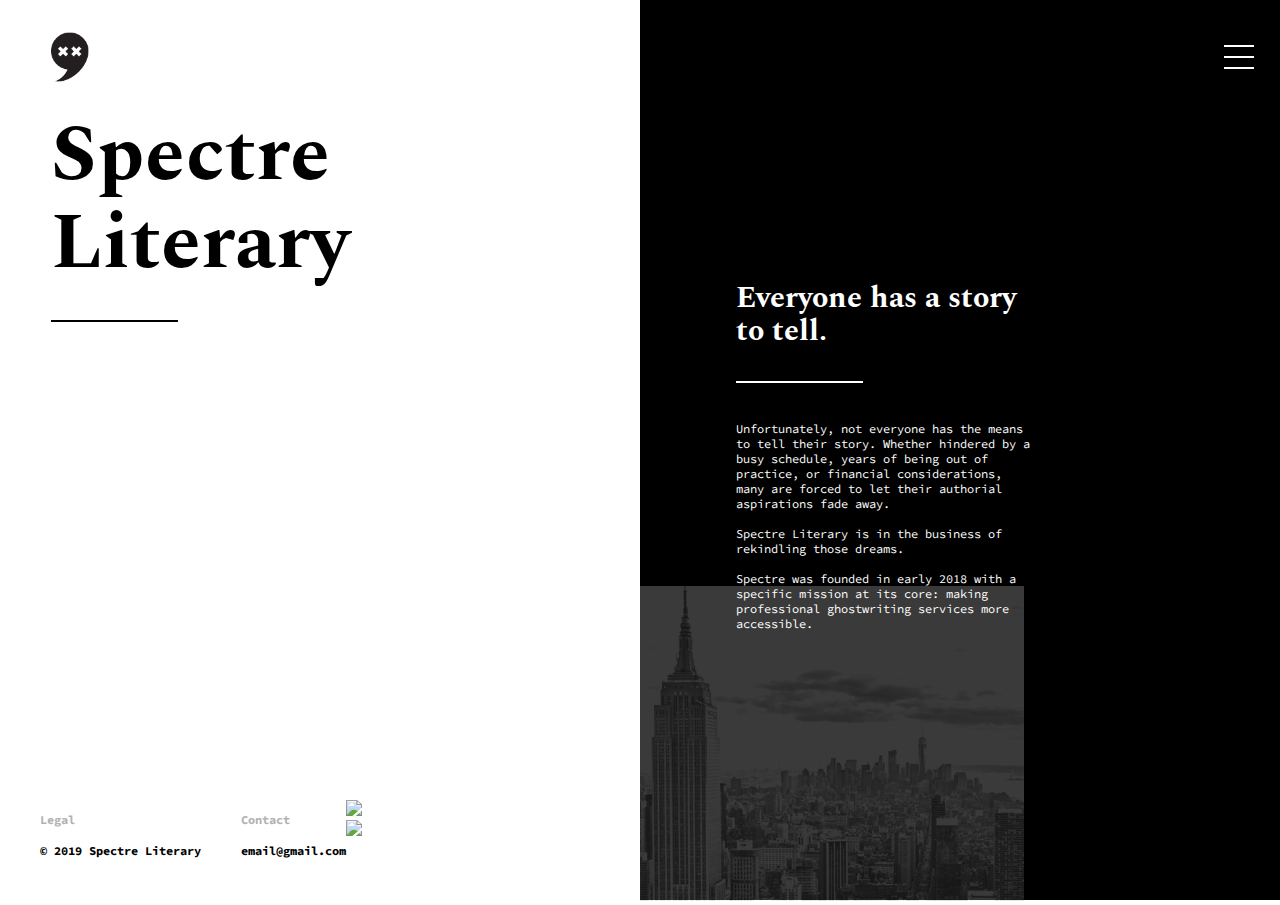
==== index.html @ c1e03219 "changed image" ====
<!DOCTYPE html>
<html lang="en" dir="ltr">
  <head>
    <meta charset="utf-8">
    <title>Spectre Literary</title>
    <script src="https://ajax.googleapis.com/ajax/libs/jquery/3.3.1/jquery.min.js"></script>
    <link rel="stylesheet" href="styles.css">
    <link href="https://fonts.googleapis.com/css?family=Source+Code+Pro|Spectral:400,700" rel="stylesheet">
  </head>
  <body>


<!-- Header -->

<div class="button_container" id="toggle">
  <span class="top"></span>
  <span class="middle"></span>
  <span class="bottom"></span>
</div>
  <div class="overlay" id="overlay">
    <nav class="overlay-menu">

      <ul>
        <li><hr/></li>
        <li><a href="#">Home</a></li>
        <li><a href="#">Services</a></li>
        <li><a href="#">Contact</a></li>

      </ul>
    </nav>
  </div>


<!--left side-->

<div class="flex-container">

  <div id="wrapper">

    <div id="left">

      <div id="headerbox">

          <div class="logo"><img src="images/logo.png" height="50px"></div>
          <p><h1>Spectre <br/>Literary</h1></p><hr/>

      </div>




    </div>

<!--right side-->


    <div id="right">


        <div class="textbox">
          <h2>Everyone has a story to tell.</h2>
            <hr/><br/><br/>
              <p>
                Unfortunately, not everyone has the means to tell their story.  Whether hindered by a busy schedule, years of being out of practice, or financial considerations, many are forced to let their authorial aspirations fade away.
              <br/><br/>
                Spectre Literary is in the business of rekindling those dreams.​
              <br/><br/>
                Spectre was founded in early 2018 with a specific mission at its core: making professional ghostwriting services more accessible.</p>
        </div>



        <div class="photo-1">
              <img src="images/city-img-3.png" alt="a picture of a new york skyline" />
        </div>


    </div>

<!-- Footer -->

    <div id="footer">
      <ul>
          <li><h3>Legal</h3></li>
          <li><h4>&copy; 2019 Spectre Literary</h4></li>
      </ul>
      <ul>
          <li><h3>Contact</h3></li>
          <li><h4><a href="#">email@gmail.com</a></h4></li>
      </ul>
      <div id="quotes">
        <div id="quote-black"><img src="images/quote-black.svg"/></div>
        <div id="quote-white"><img src="images/quote-white.svg"/></div>
      </div>
    </div>

<!--end of footer-->
  </div>
</div>

<script>
$('#toggle').click(function() {
   $(this).toggleClass('active');
   $('#overlay').toggleClass('open');
 });
</script>

  </body>
</html>
---- styles.css ----
body {
  margin: 0 0;
}

.flex-container {
  display: flex;

}

.wrapper {
  position: absolute;
    width: 100%;
    height: 100%;
}

hr {
  display: block;
  float: left;
  overflow: hidden;
  border-width: 1.5px;
  width: 125px;
  color: #000;
  border-style: solid;
}

.button_container {
  position: absolute;
  top: 5%;
  right: 2%;
  height: 27px;
  width: 30px;
  cursor: pointer;
  z-index: 101;
  transition: opacity .25s ease;
}
.button_container:hover {
  opacity: .7;
}
.button_container.active .top {
  transform: translateY(11px) translateX(0) rotate(45deg);
  background: #FFF;
}
.button_container.active .middle {
  opacity: 0;
  background: #FFF;
}
.button_container.active .bottom {
  transform: translateY(-11px) translateX(0) rotate(-45deg);
  background: #FFF;
}
.button_container span {
  background: #FFF;
  border: none;
  height: 2px;
  width: 100%;
  position: absolute;
  top: 0;
  left: 0;
  transition: all .35s ease;
  cursor: pointer;
}
.button_container span:nth-of-type(2) {
  top: 11px;
}
.button_container span:nth-of-type(3) {
  top: 22px;
}

.overlay {
  position: fixed;
  background: #000;
  top: 0;
  left: 0;
  width: 100%;
  height: 0%;
  opacity: 0;
  visibility: hidden;
  transition: opacity .35s, visibility .35s;
  overflow: hidden;
}
.overlay.open {
  opacity: 1;
  visibility: visible;
  height: 100%;
  z-index: 100;
}
.overlay.open li {
  animation: fadeInRight .5s ease forwards;
  animation-delay: .35s;
}
.overlay.open li:nth-of-type(2) {
  animation-delay: .4s;
}
.overlay.open li:nth-of-type(3) {
  animation-delay: .45s;
}
.overlay.open li:nth-of-type(4) {
  animation-delay: .50s;
}
.overlay nav {
  position: relative;
  height: 70%;
  top: 60%;

  transform: translateY(-50%);
  font-size: 50px;
  font-family: 'Spectral', serif;
  font-weight:700;
  text-align: center;
}
.overlay hr {
  color: #fff;
}
.overlay ul {
  list-style: none;
  padding: 0;
  margin: 0 auto;
  display: inline-block;
  position: relative;
  height: 100%;
  text-align: left;
}
.overlay ul li {
  display: block;
  height: 25%;
  height: calc(100% / 4);
  min-height: 50px;
  position: relative;
  margin: -65px auto;
  opacity: 0;
}
.overlay ul li a {
  display: block;
  position: relative;
  color: #FFF;
  border-width: 1.5px;
  text-decoration: none;
  overflow: hidden;
}
.overlay ul li a:hover:after, .overlay ul li a:focus:after, .overlay ul li a:active:after {
  width: 100%;
}
.overlay ul li a:after {
  content: '';
  position: absolute;
  bottom: 0;
  left: 50%;
  width: 0%;
  transform: translateX(-50%);
  height: 3px;
  background: #FFF;
  transition: .35s;
}

@keyframes fadeInRight {
  0% {
    opacity: 0;
    left: 20%;
  }
  100% {
    opacity: 1;
    left: 0;
  }
}



#left {
  display: flex;
  width: 50vw;
  height: 100vh;
  background-color: #FFF;

  float: left;
}
#right {
  float: right;
  display: flex;
  width: 50vw;
  height: 100vh;

  background-color: #000;
  align-items: center;
  overflow:auto;
}
.textbox {

  flex-basis: 500px;
  max-width: 300px;
  margin-right: 15%;
  margin-left: 15%;

  -webkit-animation: fadeinDown 1.5s; /* Safari, Chrome and Opera > 12.1 */
      -moz-animation: fadeinDown 1.5s; /* Firefox < 16 */
       -ms-animation: fadeinDown 1.5s; /* Internet Explorer */
        -o-animation: fadeinDown 1.5s; /* Opera < 12.1 */
           animation: fadeinDown 1.5s;

}


h2 {
  font-family: 'Spectral', serif;
  font-size:30px;
  color: #fff;
  line-height: 1.1;
}

h1 {
  font-family: 'Spectral', serif;
  font-size:80px;
  font-weight: 700;
  color: #000;
  line-height: 1.1;
}

p {
  font-family: 'Source Code Pro', sans-serif;
  font-size: 12px;
  color: #fff;
  display: block;
}



#left hr {
    margin-top: -20px;
}

#right hr {
  color: #FFF;
}


#headerbox {
  margin-top: 5%;
  margin-left: 8%;
  -webkit-animation: fadeinDown 1.5s; /* Safari, Chrome and Opera > 12.1 */
      -moz-animation: fadeinDown 1.5s; /* Firefox < 16 */
       -ms-animation: fadeinDown 1.5s; /* Internet Explorer */
        -o-animation: fadeinDown 1.5s; /* Opera < 12.1 */
           animation: fadeinDown 1.5s;


}

.photo-1 {
  width: 30%;
  min-width: 200px;
  height: auto;
  float: left;
  position: absolute;
  bottom: 0;
  overflow: hidden;
  margin-bottom: -5px;

}

.logo {
  height: 50px;
  width: 50px;
  margin-bottom: -25px;
}

#footer {
   position:absolute;
   bottom:0;
   width:100%;
   height: 100px;

}

#footer ul {
  list-style: none;
  font-family: 'Source Code Pro', sans-serif;
  margin: 0 0;
  display: inline;
  height: 50px;
  float: left;
}

#footer ul li a {
  text-decoration: none;
  color: #000;
}

#footer ul li a:hover {
  color: #B2b2b2;

}

h3 {
  font-size: 12px;
  color: #B2B2B2;
}

h4 {
  font-size: 12px;
  color: #000;
}


@keyframes fadeinDown {
  0% {
     opacity: 0;
     transform: translateY(-20px);
  }
  100% {
     opacity: 1;
     transform: translateY(0);
  }
}

/* Firefox < 16 */
@-moz-keyframes fadeinDown {
  0% {
   opacity: 0;
   transform: translateY(-20px);
}
100% {
   opacity: 1;
   transform: translateY(0);
}
}

/* Safari, Chrome and Opera > 12.1 */
@-webkit-keyframes fadeinDown {
  0% {
   opacity: 0;
   transform: translateY(-20px);
}
100% {
   opacity: 1;
   transform: translateY(0);
}
}

/* Internet Explorer */
@-ms-keyframes fadeinDown {
  0% {
   opacity: 0;
   transform: translateY(-20px);
}
100% {
   opacity: 1;
   transform: translateY(0);
}
}

/* Opera < 12.1 */
@-o-keyframes fadeinDown {
  0% {
   opacity: 0;
   transform: translateY(-20px);
}
100% {
   opacity: 1;
   transform: translateY(0);
}
}

@media screen and (max-width: 768px) {

.button_container {
  top: 2%;
  right: 5%;
}

.button_container span {
    background: black;
    color: black;

  }

#container {
    display: block;
  }

.wrapper {
    position: absolute;

  }

#left {
    display: flex;
    width: 100vw;
    height: 500px;

  }

#right {
    display: flex;
    width: 100vw;
    height: 650px;

  }

p {
  font-size: 14px;
}

html {
    position: relative;
    min-height: 100%;
}
body {
    margin: 0 0 100px; /* bottom = footer height */
}
#footer {
    position: absolute;
    left: 0;
    bottom: 0;
    height: 100px;
    width: 100%;
}

#footer ul {
  margin-top: 15px;
}

.photo-1 {
  margin-bottom: 95px;

}

.textbox {
  margin-left: 8%;
  margin-top: 50px;
}


@media screen and (max-width: 600px) {

#right {
  height: 500px;
}

h1 {
  font-size: 70px;
}

h2 {
  font-size: 20px;
}

h3, h4{
  font-size: 9px;
}

p {
  font-size: 12px;
}

#footer ul {
  margin-top: 25px;
}
}
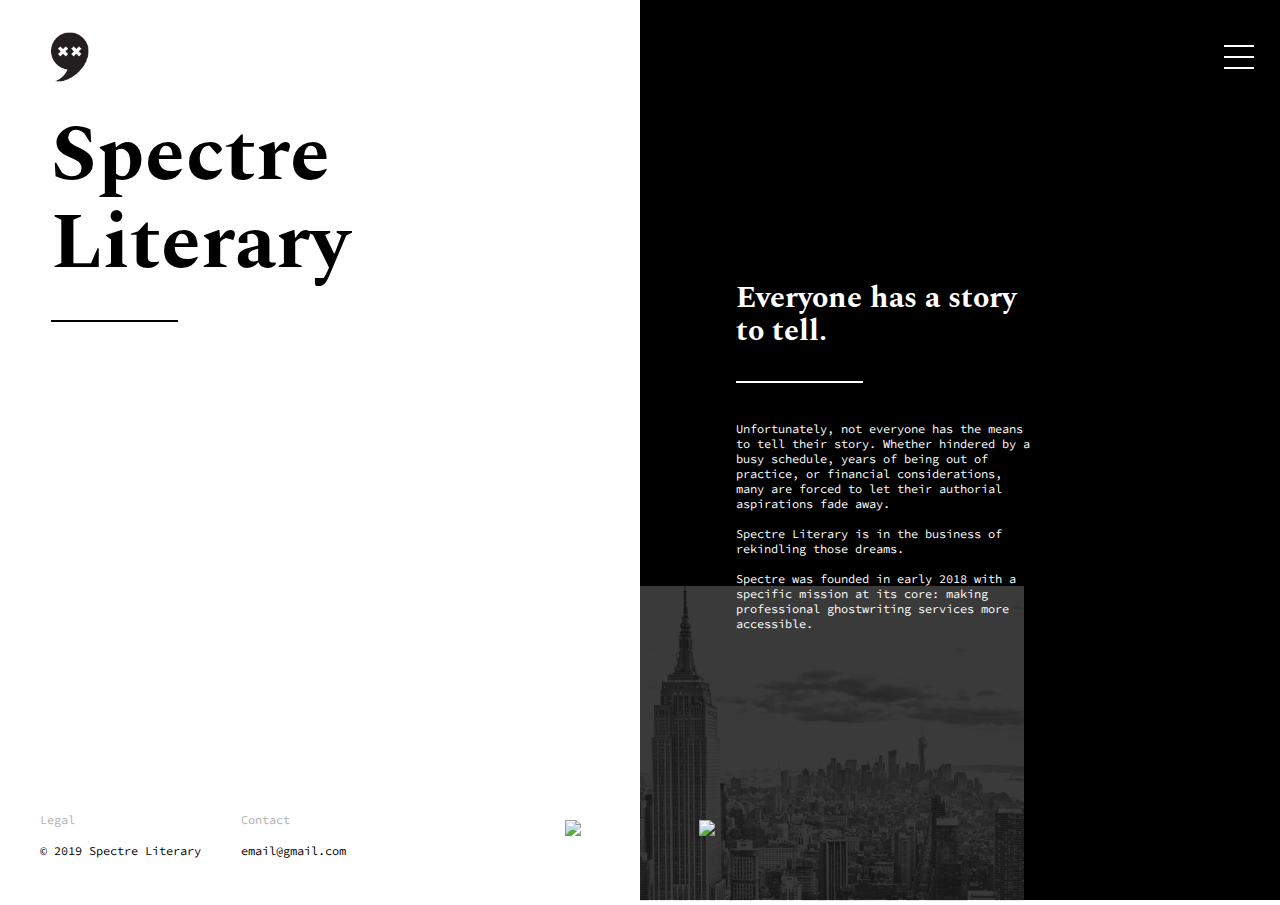
==== commit e6276f38: "made logo clickable" ====
--- a/index.html
+++ b/index.html
@@ -6,6 +6,8 @@
     <script src="https://ajax.googleapis.com/ajax/libs/jquery/3.3.1/jquery.min.js"></script>
     <link rel="stylesheet" href="styles.css">
     <link href="https://fonts.googleapis.com/css?family=Source+Code+Pro|Spectral:400,700" rel="stylesheet">
+    <meta name="viewport" content="width=device-width, initial-scale=1">
+
   </head>
   <body>
 
@@ -22,9 +24,9 @@
 
       <ul>
         <li><hr/></li>
-        <li><a href="#">Home</a></li>
+        <li><a href="index.html">Home</a></li>
         <li><a href="#">Services</a></li>
-        <li><a href="#">Contact</a></li>
+        <li><a href="contact.html">Contact</a></li>
 
       </ul>
     </nav>
@@ -41,7 +43,7 @@
 
       <div id="headerbox">
 
-          <div class="logo"><img src="images/logo.png" height="50px"></div>
+          <div class="logo"><a href="index.html"><img src="images/logo.png" height="50px"></a></div>
           <p><h1>Spectre <br/>Literary</h1></p><hr/>
 
       </div>
@@ -86,7 +88,7 @@
       </ul>
       <ul>
           <li><h3>Contact</h3></li>
-          <li><h4><a href="#">email@gmail.com</a></h4></li>
+          <li><h4><a href="contact.html">email@gmail.com</a></h4></li>
       </ul>
       <div id="quotes">
         <div id="quote-black"><img src="images/quote-black.svg"/></div>
--- a/styles.css
+++ b/styles.css
@@ -36,9 +36,13 @@
 .button_container:hover {
   opacity: .7;
 }
+.button_container.active {
+  position: fixed;
+}
 .button_container.active .top {
   transform: translateY(11px) translateX(0) rotate(45deg);
   background: #FFF;
+
 }
 .button_container.active .middle {
   opacity: 0;
@@ -99,10 +103,9 @@
 }
 .overlay nav {
   position: relative;
-  height: 70%;
-  top: 60%;
-
-  transform: translateY(-50%);
+  height: 500px;
+  min-height: 500px;
+  margin-top: 20%;
   font-size: 50px;
   font-family: 'Spectral', serif;
   font-weight:700;
@@ -189,7 +192,6 @@
   max-width: 300px;
   margin-right: 15%;
   margin-left: 15%;
-
   -webkit-animation: fadeinDown 1.5s; /* Safari, Chrome and Opera > 12.1 */
       -moz-animation: fadeinDown 1.5s; /* Firefox < 16 */
        -ms-animation: fadeinDown 1.5s; /* Internet Explorer */
@@ -198,6 +200,32 @@
 
 }
 
+.left-textbox {
+  margin-top: 70px;
+  width: 500px;
+  max-width: 300px;
+  margin-right: 15%;
+  -webkit-animation: fadeinDown 1.5s; /* Safari, Chrome and Opera > 12.1 */
+      -moz-animation: fadeinDown 1.5s; /* Firefox < 16 */
+       -ms-animation: fadeinDown 1.5s; /* Internet Explorer */
+        -o-animation: fadeinDown 1.5s; /* Opera < 12.1 */
+           animation: fadeinDown 1.5s;
+
+}
+.contact-textbox {
+  z-index: 3;
+  flex-basis: 500px;
+  max-width: 500px;
+  margin-top: 0;
+  margin-right: 15%;
+  margin-left: 15%;
+  -webkit-animation: fadeinDown 1.5s; /* Safari, Chrome and Opera > 12.1 */
+      -moz-animation: fadeinDown 1.5s; /* Firefox < 16 */
+       -ms-animation: fadeinDown 1.5s; /* Internet Explorer */
+        -o-animation: fadeinDown 1.5s; /* Opera < 12.1 */
+           animation: fadeinDown 1.5s;
+
+}
 
 h2 {
   font-family: 'Spectral', serif;
@@ -242,6 +270,10 @@
            animation: fadeinDown 1.5s;
 
 
+}
+
+#headerbox p {
+  color: black;
 }
 
 .photo-1 {
@@ -256,6 +288,17 @@
 
 }
 
+.photo-2 {
+  width: 40vw;
+  min-width: 200px;
+  max-height: 400px;
+  height: auto;
+  position:absolute;
+  right: -20%;
+  overflow: hidden;
+  z-index: 1;
+}
+
 .logo {
   height: 50px;
   width: 50px;
@@ -288,15 +331,33 @@
   color: #B2b2b2;
 
 }
-
+#quotes {
+  margin: 0 auto;
+  margin-top: 20px;
+  width: 150px;
+  height: 40px;
+  bottom: 0;
+
+}
+#quote-white{
+  display: inline-block;
+  float: right;
+}
+
+#quote-black {
+  display: inline-block;
+
+}
 h3 {
   font-size: 12px;
   color: #B2B2B2;
+  font-weight: normal;
 }
 
 h4 {
   font-size: 12px;
   color: #000;
+  font-weight: normal;
 }
 
 
@@ -359,7 +420,87 @@
 }
 }
 
+/* EMAIL FORM */
+
+/* Style inputs with type="text", select elements and textareas */
+input[type=text], select, textarea {
+  width: 100%; /* Full width */
+  padding: 8px 10px; /* Some padding */
+  border: 1.5px solid #FFF; /* Gray border */
+  box-sizing: border-box; /* Make sure that padding and width stays in place */
+  margin-top: -1.5px; /* Add a top margin */
+  margin-bottom: -1.5px; /* Bottom margin */
+  overflow: scroll;
+  resize: none; /* Allow the user to vertically resize the textarea (not horizontally) */
+
+}
+
+input {
+  background-color: black;
+  font-family: 'Source Code Pro', Serif;
+  color: white;
+}
+
+textarea {
+  font-family: 'Source Code Pro', Serif;
+}
+
+#subject {
+  background-color: #000;
+  color: white;
+}
+
+/* Style the submit button with a specific background color etc */
+input[type=submit] {
+  border: 1.5px solid white;
+  padding: 12px 20px;
+  cursor: pointer;
+  margin-top: 10px;
+  color: #fff;
+  font-size: 15px;
+}
+
+/* When moving the mouse over the submit button, add a darker green color */
+input[type=submit]:hover {
+  background-color: #FFF;
+  color: #000;
+}
+
+/* Add a background color and some padding around the form */
+.email-form {
+
+
+}
+
+/* MEDIA QUERIES START HERE */
+
+@media screen and (max-width: 900px) {
+
+  #quotes {
+    display: none;
+  }
+}
 @media screen and (max-width: 768px) {
+  #quotes {
+    display: inline-block;
+    margin: 0 0;
+    margin-top: 40px;
+    margin-right: 3%;
+    float: right;
+    width: 0px;
+    height: 0px;
+  }
+
+#quote-white {
+  display: none;
+}
+
+#quote-black {
+  display: block;
+  float: right;
+  margin: 0 0;
+  margin-right: 5px;
+}
 
 .button_container {
   top: 2%;
@@ -420,7 +561,9 @@
 
 .photo-1 {
   margin-bottom: 95px;
-
+  right: 0;
+  position: absolute;
+  bottom: 0;
 }
 
 .textbox {
@@ -432,15 +575,15 @@
 @media screen and (max-width: 600px) {
 
 #right {
-  height: 500px;
+  height: 520px;
 }
 
 h1 {
   font-size: 70px;
 }
 
-h2 {
-  font-size: 20px;
+.textbox {
+  margin-top:-20px;
 }
 
 h3, h4{
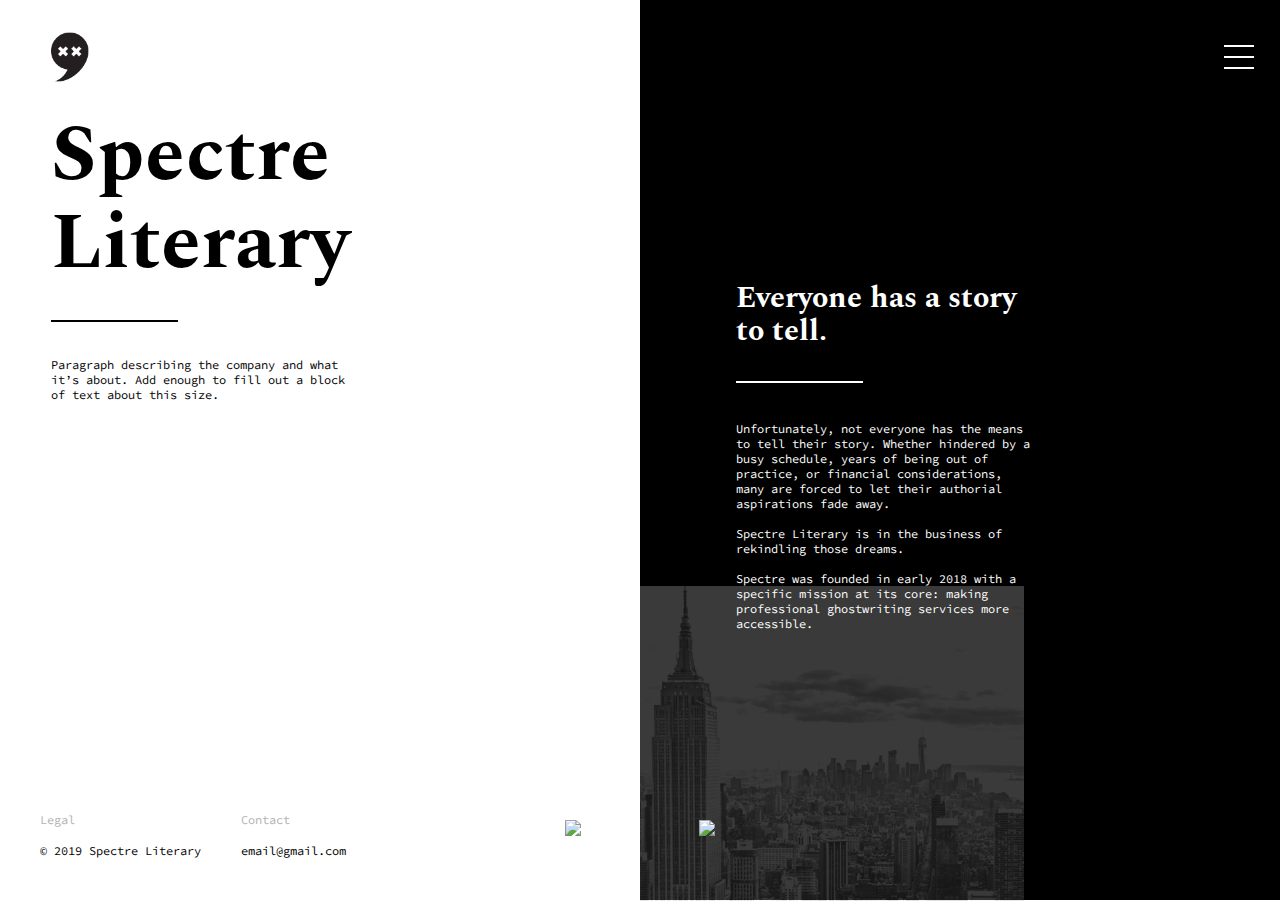
==== commit 6f54c53b: "added textbox to home page left side" ====
--- a/index.html
+++ b/index.html
@@ -45,6 +45,10 @@
 
           <div class="logo"><a href="index.html"><img src="images/logo.png" height="50px"></a></div>
           <p><h1>Spectre <br/>Literary</h1></p><hr/>
+
+          <div class="left-textbox">
+            <p>Paragraph describing the company and what it’s about. Add enough to fill out a block of text about this size.</p>
+          </div>
 
       </div>
 
--- a/styles.css
+++ b/styles.css
@@ -597,4 +597,7 @@
 #footer ul {
   margin-top: 25px;
 }
-}
+.contact-textbox {
+  margin-left: 8%;
+}
+}
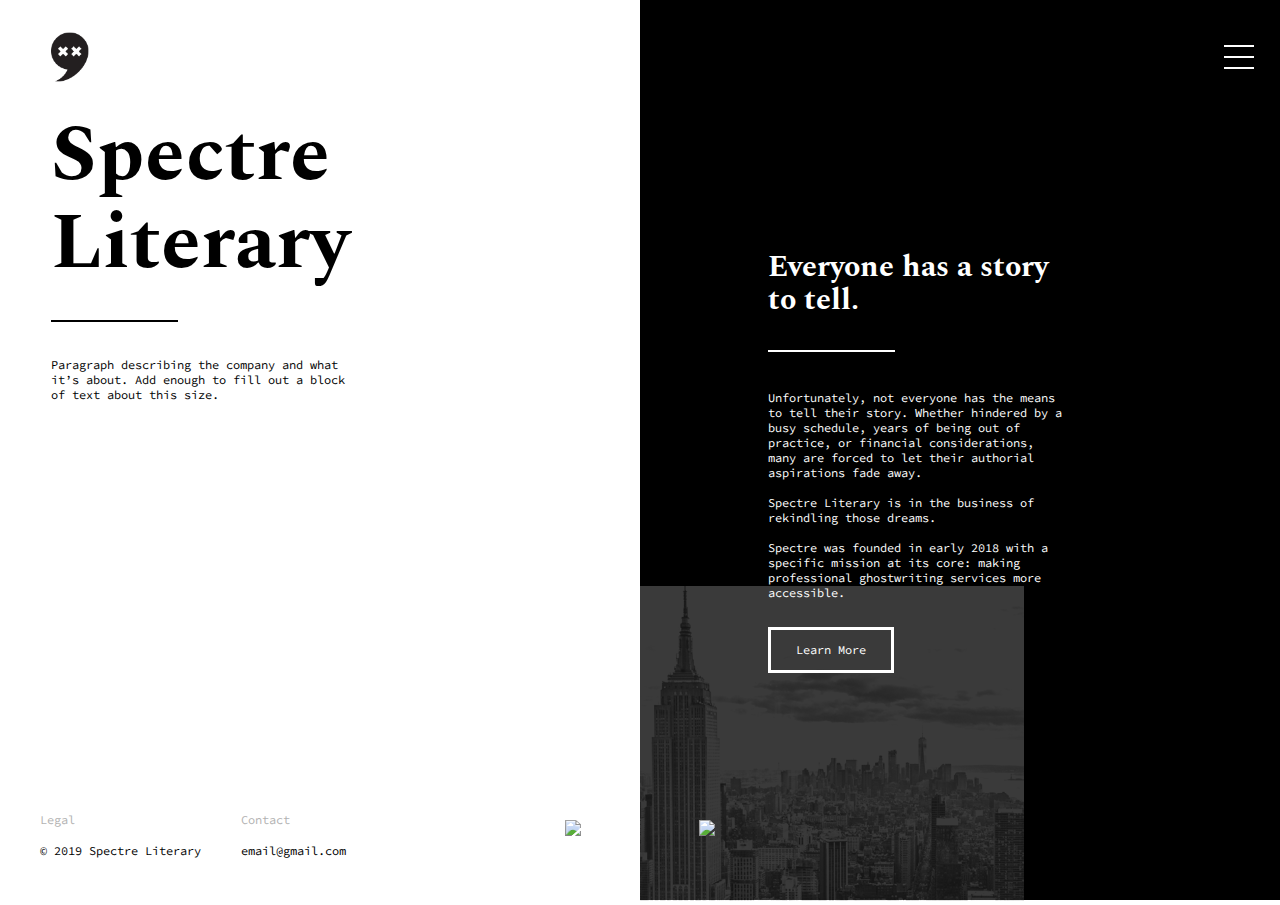
==== commit 935fb63b: "corrected path to favicon" ====
--- a/index.html
+++ b/index.html
@@ -8,6 +8,24 @@
     <link href="https://fonts.googleapis.com/css?family=Source+Code+Pro|Spectral:400,700" rel="stylesheet">
     <meta name="viewport" content="width=device-width, initial-scale=1">
 
+
+    <link rel="apple-touch-icon" sizes="57x57" href="images/apple-icon-57x57.png">
+<link rel="apple-touch-icon" sizes="60x60" href="images/apple-icon-60x60.png">
+<link rel="apple-touch-icon" sizes="72x72" href="images/apple-icon-72x72.png">
+<link rel="apple-touch-icon" sizes="76x76" href="images/apple-icon-76x76.png">
+<link rel="apple-touch-icon" sizes="114x114" href="images/apple-icon-114x114.png">
+<link rel="apple-touch-icon" sizes="120x120" href="images/apple-icon-120x120.png">
+<link rel="apple-touch-icon" sizes="144x144" href="images/apple-icon-144x144.png">
+<link rel="apple-touch-icon" sizes="152x152" href="images/apple-icon-152x152.png">
+<link rel="apple-touch-icon" sizes="180x180" href="images/apple-icon-180x180.png">
+<link rel="icon" type="image/png" sizes="192x192"  href="images/android-icon-192x192.png">
+<link rel="icon" type="image/png" sizes="32x32" href="images/favicon-32x32.png">
+<link rel="icon" type="image/png" sizes="96x96" href="images/favicon-96x96.png">
+<link rel="icon" type="image/png" sizes="16x16" href="images/favicon-16x16.png">
+<link rel="manifest" href="images/manifest.json">
+<meta name="msapplication-TileColor" content="#ffffff">
+<meta name="msapplication-TileImage" content="images/ms-icon-144x144.png">
+<meta name="theme-color" content="#ffffff">
   </head>
   <body>
 
@@ -25,7 +43,7 @@
       <ul>
         <li><hr/></li>
         <li><a href="index.html">Home</a></li>
-        <li><a href="#">Services</a></li>
+        <li><a href="services.html">Services</a></li>
         <li><a href="contact.html">Contact</a></li>
 
       </ul>
@@ -71,7 +89,8 @@
               <br/><br/>
                 Spectre Literary is in the business of rekindling those dreams.​
               <br/><br/>
-                Spectre was founded in early 2018 with a specific mission at its core: making professional ghostwriting services more accessible.</p>
+                Spectre was founded in early 2018 with a specific mission at its core: making professional ghostwriting services more accessible.<br/><br/></p>
+              <a href="services.html"><div class="button">Learn More</div></a>
         </div>
 
 
--- a/styles.css
+++ b/styles.css
@@ -12,7 +12,29 @@
     width: 100%;
     height: 100%;
 }
-
+.button {
+  height: 40px;
+  width: 120px;
+  border: white 3px solid;
+  color: #FFF;
+  font-family: 'Source Code Pro', sans-serif;
+  font-size: 12px;
+  display:table-cell;
+    vertical-align:middle;
+    text-align:center;
+    -webkit-transition: .5s;
+    -moz-transition: .5s;
+    -o-transition: .5s;
+    transition: .5s;
+}
+.button:hover {
+  background-color: #fff;
+  color: #000;
+}
+.button p {
+  display: block;
+  margin: auto;
+}
 hr {
   display: block;
   float: left;
@@ -31,6 +53,9 @@
   width: 30px;
   cursor: pointer;
   z-index: 101;
+  -webkit-transition: opacity .25s ease;
+  -moz-transition: opacity .25s ease;
+  -o-transition: opacity .25s ease;
   transition: opacity .25s ease;
 }
 .button_container:hover {
@@ -61,6 +86,9 @@
   top: 0;
   left: 0;
   transition: all .35s ease;
+  -webkit-transition: all .35s ease;
+  -moz-transition: all .35s ease;
+  -o-transition: all .35s ease;
   cursor: pointer;
 }
 .button_container span:nth-of-type(2) {
@@ -80,6 +108,9 @@
   opacity: 0;
   visibility: hidden;
   transition: opacity .35s, visibility .35s;
+  -webkit-transition: opacity .35s, visibility .35s;
+  -moz-transition: opacity .35s, visibility .35s;
+  -o-transition: opacity .35s, visibility .35s;
   overflow: hidden;
 }
 .overlay.open {
@@ -152,7 +183,10 @@
   transform: translateX(-50%);
   height: 3px;
   background: #FFF;
-  transition: .35s;
+  transition: .35s;;
+  -webkit-transition: .35s;
+  -moz-transition: .35s;
+  -o-transition: .35s;
 }
 
 @keyframes fadeInRight {
@@ -181,23 +215,56 @@
   display: flex;
   width: 50vw;
   height: 100vh;
-
+  position: static;
   background-color: #000;
   align-items: center;
-  overflow:auto;
+  overflow:scroll;
+}
+
+#services-right {
+  float: right;
+  width: 50vw;
+  height: 100vh;
+  position: static;
+  background-color: #000;
+  align-items: center;
+  overflow:scroll;
+  z-index: 50;
 }
 .textbox {
-
+  position: absolute;
+  z-index: 45;
   flex-basis: 500px;
   max-width: 300px;
   margin-right: 15%;
-  margin-left: 15%;
+  margin-left: 10%;
   -webkit-animation: fadeinDown 1.5s; /* Safari, Chrome and Opera > 12.1 */
       -moz-animation: fadeinDown 1.5s; /* Firefox < 16 */
        -ms-animation: fadeinDown 1.5s; /* Internet Explorer */
         -o-animation: fadeinDown 1.5s; /* Opera < 12.1 */
            animation: fadeinDown 1.5s;
 
+}
+
+.services-textbox {
+  position: relative;
+  margin-top: 50px;
+  margin-bottom: 100px;
+  height: auto;
+  flex-basis: 400px;
+  max-width: 400px;
+  margin-right: 15%;
+  margin-left: 16%;
+  -webkit-animation: fadeinDown 1.5s; /* Safari, Chrome and Opera > 12.1 */
+      -moz-animation: fadeinDown 1.5s; /* Firefox < 16 */
+       -ms-animation: fadeinDown 1.5s; /* Internet Explorer */
+        -o-animation: fadeinDown 1.5s; /* Opera < 12.1 */
+           animation: fadeinDown 1.5s;
+           z-index: 45;
+}
+
+.services-textbox h2 {
+  margin: 0;
 }
 
 .left-textbox {
@@ -213,12 +280,13 @@
 
 }
 .contact-textbox {
-  z-index: 3;
+  position: absolute;
+  z-index: 45;
   flex-basis: 500px;
   max-width: 500px;
   margin-top: 0;
-  margin-right: 15%;
-  margin-left: 15%;
+  margin-right: 10%;
+  margin-left: 10%;
   -webkit-animation: fadeinDown 1.5s; /* Safari, Chrome and Opera > 12.1 */
       -moz-animation: fadeinDown 1.5s; /* Firefox < 16 */
        -ms-animation: fadeinDown 1.5s; /* Internet Explorer */
@@ -256,6 +324,10 @@
 }
 
 #right hr {
+  color: #FFF;
+}
+
+#services-right hr {
   color: #FFF;
 }
 
@@ -285,17 +357,16 @@
   bottom: 0;
   overflow: hidden;
   margin-bottom: -5px;
-
+  z-index: 1;
 }
 
 .photo-2 {
-  width: 40vw;
   min-width: 200px;
   max-height: 400px;
   height: auto;
   position:absolute;
-  right: -20%;
-  overflow: hidden;
+  right: 0;
+  overflow:hidden;
   z-index: 1;
 }
 
@@ -310,7 +381,7 @@
    bottom:0;
    width:100%;
    height: 100px;
-
+   z-index: 40;
 }
 
 #footer ul {
@@ -325,6 +396,11 @@
 #footer ul li a {
   text-decoration: none;
   color: #000;
+  -webkit-transition: .5s;
+  transition: .5s;;
+  -webkit-transition: .5s;
+  -moz-transition: .5s;
+  -o-transition: .5s;
 }
 
 #footer ul li a:hover {
@@ -458,6 +534,10 @@
   margin-top: 10px;
   color: #fff;
   font-size: 15px;
+  -webkit-transition: .5s;
+  -moz-transition: .5s;
+  -o-transition: .5s;
+  transition: .5s;
 }
 
 /* When moving the mouse over the submit button, add a darker green color */
@@ -470,6 +550,60 @@
 .email-form {
 
 
+}
+
+/* ACCORDION LIST */
+
+
+a {
+  text-decoration: none;
+  color: inherit;
+}
+
+.description {
+  margin: 1em auto 2.25em;
+}
+
+.services-textbox ul  {
+  list-style: none;
+  padding: 0;
+}
+ul .inner {
+  padding-left: 15%;
+  overflow: hidden;
+  display: none;
+}
+ul .inner.show {
+  /*display: block;*/
+}
+
+.inner span {
+  font-size: 15px;
+  font-weight: bold;
+}
+
+.inner a {
+  text-decoration: underline;
+}
+.services-textbox ul li {
+  margin: 0.5em 0;
+  color: white;
+}
+ul li a.toggle {
+  width: 100%;
+  display: block;
+  background: rgba(0, 0, 0, 0.78);
+  color: #FFF;
+  padding: 0.75em;
+  border-radius: 0.15em;
+  transition: background 0.3s ease;
+  -webkit-transition: background 0.3s ease;
+  -moz-transition: background 0.3s ease;
+  -o-transition: background 0.3s ease;
+
+}
+ul li a.toggle:hover {
+  background: rgba(0, 0, 0, 0.9);
 }
 
 /* MEDIA QUERIES START HERE */
@@ -532,10 +666,21 @@
 #right {
     display: flex;
     width: 100vw;
-    height: 650px;
-
-  }
-
+    height: 700px;
+
+  }
+
+  #services-right {
+      display: flex;
+      width: 100vw;
+      height: auto;
+
+    }
+.services-textbox {
+  margin-left: 8%;
+  margin-bottom: 30px;
+  z-index: 45;
+}
 p {
   font-size: 14px;
 }
@@ -553,6 +698,7 @@
     bottom: 0;
     height: 100px;
     width: 100%;
+    z-index: 30;
 }
 
 #footer ul {
@@ -567,8 +713,10 @@
 }
 
 .textbox {
+  position: absolute;
   margin-left: 8%;
-  margin-top: 50px;
+  z-index: 45;
+  margin-top: -30px;
 }
 
 
@@ -584,6 +732,7 @@
 
 .textbox {
   margin-top:-20px;
+  z-index: 45;
 }
 
 h3, h4{
@@ -599,5 +748,6 @@
 }
 .contact-textbox {
   margin-left: 8%;
-}
-}
+  z-index: 45;
+}
+}
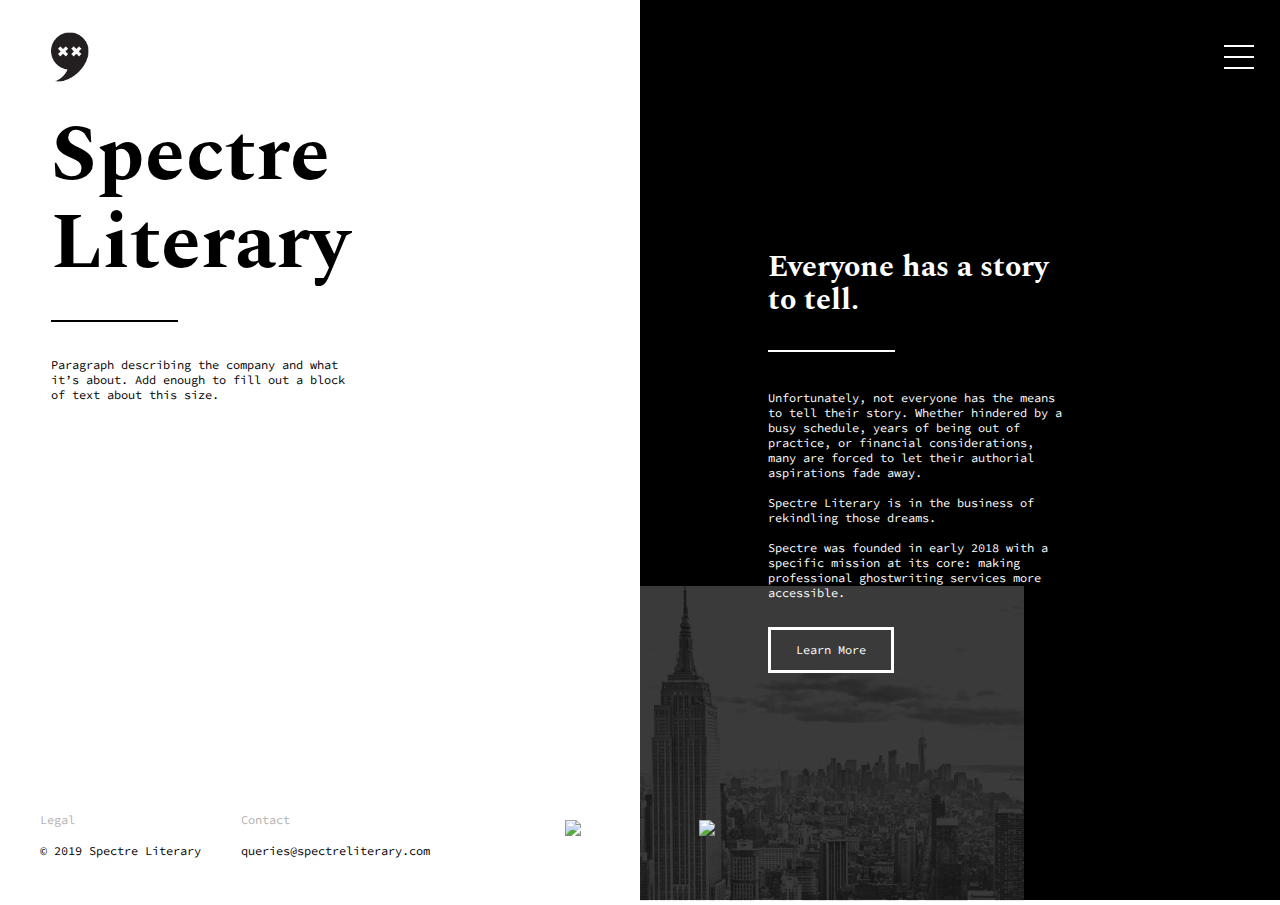
==== commit a6f3630f: "updated email" ====
--- a/index.html
+++ b/index.html
@@ -111,7 +111,7 @@
       </ul>
       <ul>
           <li><h3>Contact</h3></li>
-          <li><h4><a href="contact.html">email@gmail.com</a></h4></li>
+          <li><h4><a href="contact.html">queries@spectreliterary.com</a></h4></li>
       </ul>
       <div id="quotes">
         <div id="quote-black"><img src="images/quote-black.svg"/></div>
--- a/styles.css
+++ b/styles.css
@@ -267,6 +267,13 @@
   margin: 0;
 }
 
+span .bullet {
+  display: list-item;
+  list-style-type:disc;
+
+
+}
+
 .left-textbox {
   margin-top: 70px;
   width: 500px;
@@ -604,7 +611,17 @@
 }
 ul li a.toggle:hover {
   background: rgba(0, 0, 0, 0.9);
-}
+
+}
+
+.toggle {
+  text-decoration: none;
+ }
+.div-underline {
+  text-decoration: underline;
+
+}
+
 
 /* MEDIA QUERIES START HERE */
 
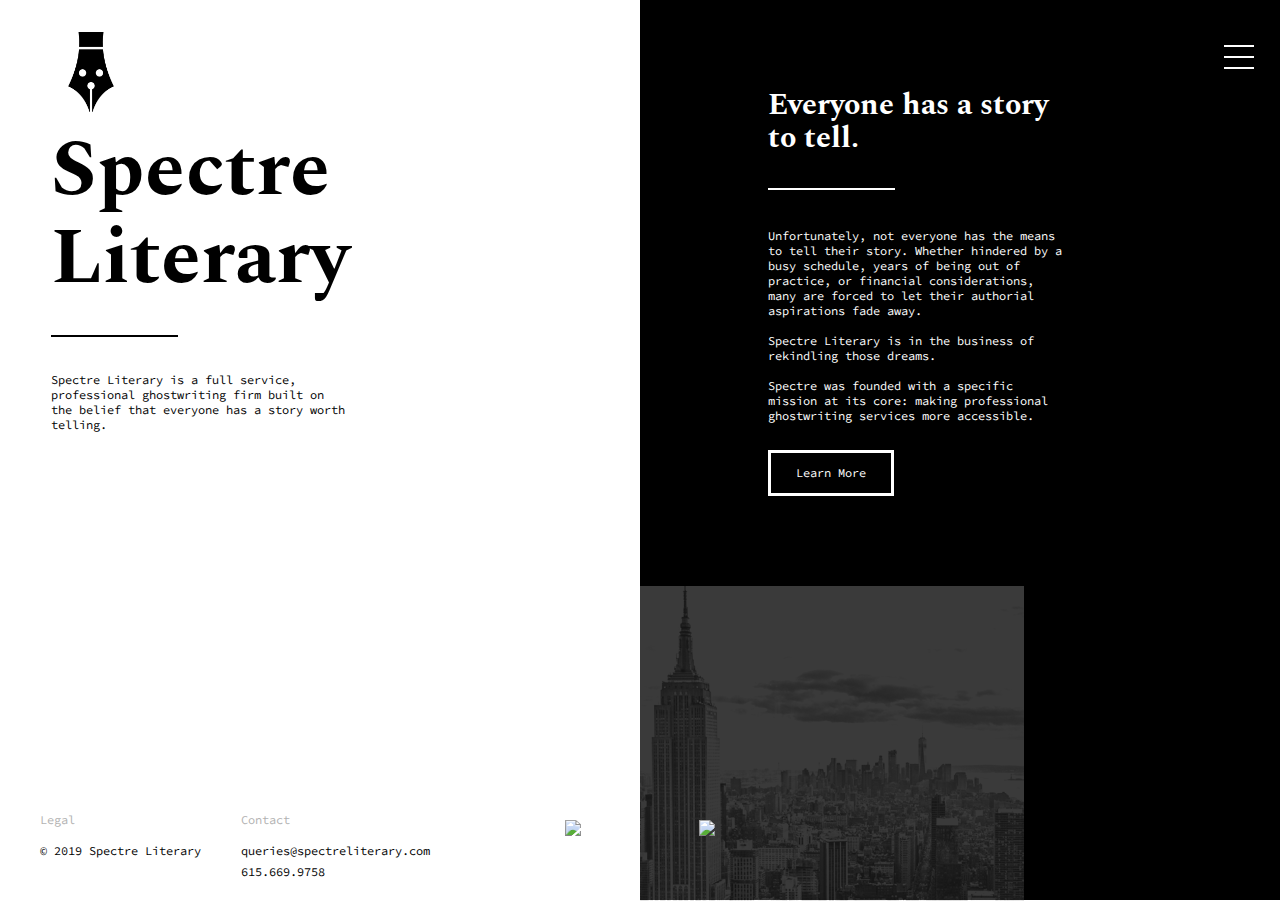
==== commit 0bb32179: "Merge pull request #2 from SpectreLLC/master" ====
--- a/index.html
+++ b/index.html
@@ -2,7 +2,7 @@
 <html lang="en" dir="ltr">
   <head>
     <meta charset="utf-8">
-    <title>Spectre Literary</title>
+    <title>Spectre Literary | Ghostwriting Services</title>
     <script src="https://ajax.googleapis.com/ajax/libs/jquery/3.3.1/jquery.min.js"></script>
     <link rel="stylesheet" href="styles.css">
     <link href="https://fonts.googleapis.com/css?family=Source+Code+Pro|Spectral:400,700" rel="stylesheet">
@@ -26,6 +26,30 @@
 <meta name="msapplication-TileColor" content="#ffffff">
 <meta name="msapplication-TileImage" content="images/ms-icon-144x144.png">
 <meta name="theme-color" content="#ffffff">
+<meta name="description" content="A full service ghostwriting firm dedicated to putting your dreams to paper.">
+
+
+  <!-- Global site tag (gtag.js) - Google Analytics -->
+  <script async src="https://www.googletagmanager.com/gtag/js?id=UA-151363389-1">
+  </script>
+  <script>
+  window.dataLayer = window.dataLayer || [];
+  function gtag(){dataLayer.push(arguments);}
+  gtag('js', new Date());
+
+  gtag('config', 'UA-151363389-1');
+  </script>
+
+  <!-- Global site tag (gtag.js) - Google Ads: 766222158 -->
+  <script async src="https://www.googletagmanager.com/gtag/js?id=AW-766222158"></script>
+  <script>
+  window.dataLayer = window.dataLayer || [];
+  function gtag(){dataLayer.push(arguments);}
+  gtag('js', new Date());
+
+  gtag('config', 'AW-766222158');
+  </script>
+
   </head>
   <body>
 
@@ -43,8 +67,8 @@
       <ul>
         <li><hr/></li>
         <li><a href="index.html">Home</a></li>
-        <li><a href="services.html">Services</a></li>
-        <li><a href="contact.html">Contact</a></li>
+        <li><a href="ghostwriting-services.html">Services</a></li>
+        <li><a href="contact-a-ghostwriter.html">Contact</a></li>
 
       </ul>
     </nav>
@@ -61,11 +85,11 @@
 
       <div id="headerbox">
 
-          <div class="logo"><a href="index.html"><img src="images/logo.png" height="50px"></a></div>
+          <div class="logo"><a href="index.html"><img src="images/logo.png" style="height:80px;"></a></div>
           <p><h1>Spectre <br/>Literary</h1></p><hr/>
 
           <div class="left-textbox">
-            <p>Paragraph describing the company and what it’s about. Add enough to fill out a block of text about this size.</p>
+            <p>Spectre Literary is a full service, professional ghostwriting firm built on the belief that everyone has a story worth telling.</p>
           </div>
 
       </div>
@@ -89,8 +113,8 @@
               <br/><br/>
                 Spectre Literary is in the business of rekindling those dreams.​
               <br/><br/>
-                Spectre was founded in early 2018 with a specific mission at its core: making professional ghostwriting services more accessible.<br/><br/></p>
-              <a href="services.html"><div class="button">Learn More</div></a>
+                Spectre was founded with a specific mission at its core: making professional ghostwriting services more accessible.<br/><br/></p>
+              <a href="ghostwriting-services.html"><div class="button">Learn More</div></a>
         </div>
 
 
@@ -111,7 +135,8 @@
       </ul>
       <ul>
           <li><h3>Contact</h3></li>
-          <li><h4><a href="contact.html">queries@spectreliterary.com</a></h4></li>
+          <li><h4><a href="contact-a-ghostwriter.html">queries@spectreliterary.com</a></h4></li>
+          <li style="margin-top:-10px;"><h4><a href="contact-a-ghostwriter.html">615.669.9758‬</a></h4></li>
       </ul>
       <div id="quotes">
         <div id="quote-black"><img src="images/quote-black.svg"/></div>
--- a/styles.css
+++ b/styles.css
@@ -4,7 +4,7 @@
 
 .flex-container {
   display: flex;
-
+  flex-direction: column;
 }
 
 .wrapper {
@@ -203,19 +203,16 @@
 
 
 #left {
-  display: flex;
-  width: 50vw;
+
+  width: 50%;
   height: 100vh;
   background-color: #FFF;
 
   float: left;
 }
 #right {
-  float: right;
-  display: flex;
-  width: 50vw;
+  width: 50%;
   height: 100vh;
-  position: static;
   background-color: #000;
   align-items: center;
   overflow:scroll;
@@ -223,7 +220,7 @@
 
 #services-right {
   float: right;
-  width: 50vw;
+  width: 50%;
   height: 100vh;
   position: static;
   background-color: #000;
@@ -238,6 +235,7 @@
   max-width: 300px;
   margin-right: 15%;
   margin-left: 10%;
+  margin-top: 5%;
   -webkit-animation: fadeinDown 1.5s; /* Safari, Chrome and Opera > 12.1 */
       -moz-animation: fadeinDown 1.5s; /* Firefox < 16 */
        -ms-animation: fadeinDown 1.5s; /* Internet Explorer */
@@ -294,6 +292,7 @@
   margin-top: 0;
   margin-right: 10%;
   margin-left: 10%;
+  margin-top: 5%;
   -webkit-animation: fadeinDown 1.5s; /* Safari, Chrome and Opera > 12.1 */
       -moz-animation: fadeinDown 1.5s; /* Firefox < 16 */
        -ms-animation: fadeinDown 1.5s; /* Internet Explorer */
@@ -380,7 +379,7 @@
 .logo {
   height: 50px;
   width: 50px;
-  margin-bottom: -25px;
+  margin-bottom: -10px;
 }
 
 #footer {
@@ -617,21 +616,30 @@
 .toggle {
   text-decoration: none;
  }
+/* ACCORDIAN LIST UNDERLINES
+
 .div-underline {
   text-decoration: underline;
 
 }
-
+*/
 
 /* MEDIA QUERIES START HERE */
 
-@media screen and (max-width: 900px) {
-
-  #quotes {
-    display: none;
-  }
-}
-@media screen and (max-width: 768px) {
+@media screen and (max-width: 1200px) {
+
+
+  #footer h4 {
+    font-size: 10px;
+  }
+}
+@media screen and (max-width: 1000px) {
+
+#quotes {
+  display: none;
+}
+}
+@media screen and (max-width: 800px) {
   #quotes {
     display: inline-block;
     margin: 0 0;
@@ -670,20 +678,21 @@
 
 .wrapper {
     position: absolute;
-
+    display: flex;
+    flex-direction: row;
   }
 
 #left {
-    display: flex;
+
     width: 100vw;
-    height: 500px;
+    max-height: 500px;
 
   }
 
 #right {
-    display: flex;
+
     width: 100vw;
-    height: 700px;
+    max-height: 700px;
 
   }
 
@@ -733,7 +742,6 @@
   position: absolute;
   margin-left: 8%;
   z-index: 45;
-  margin-top: -30px;
 }
 
 
@@ -748,7 +756,7 @@
 }
 
 .textbox {
-  margin-top:-20px;
+
   z-index: 45;
 }
 
@@ -767,4 +775,7 @@
   margin-left: 8%;
   z-index: 45;
 }
-}
+#quotes {
+  display: none;
+}
+}
